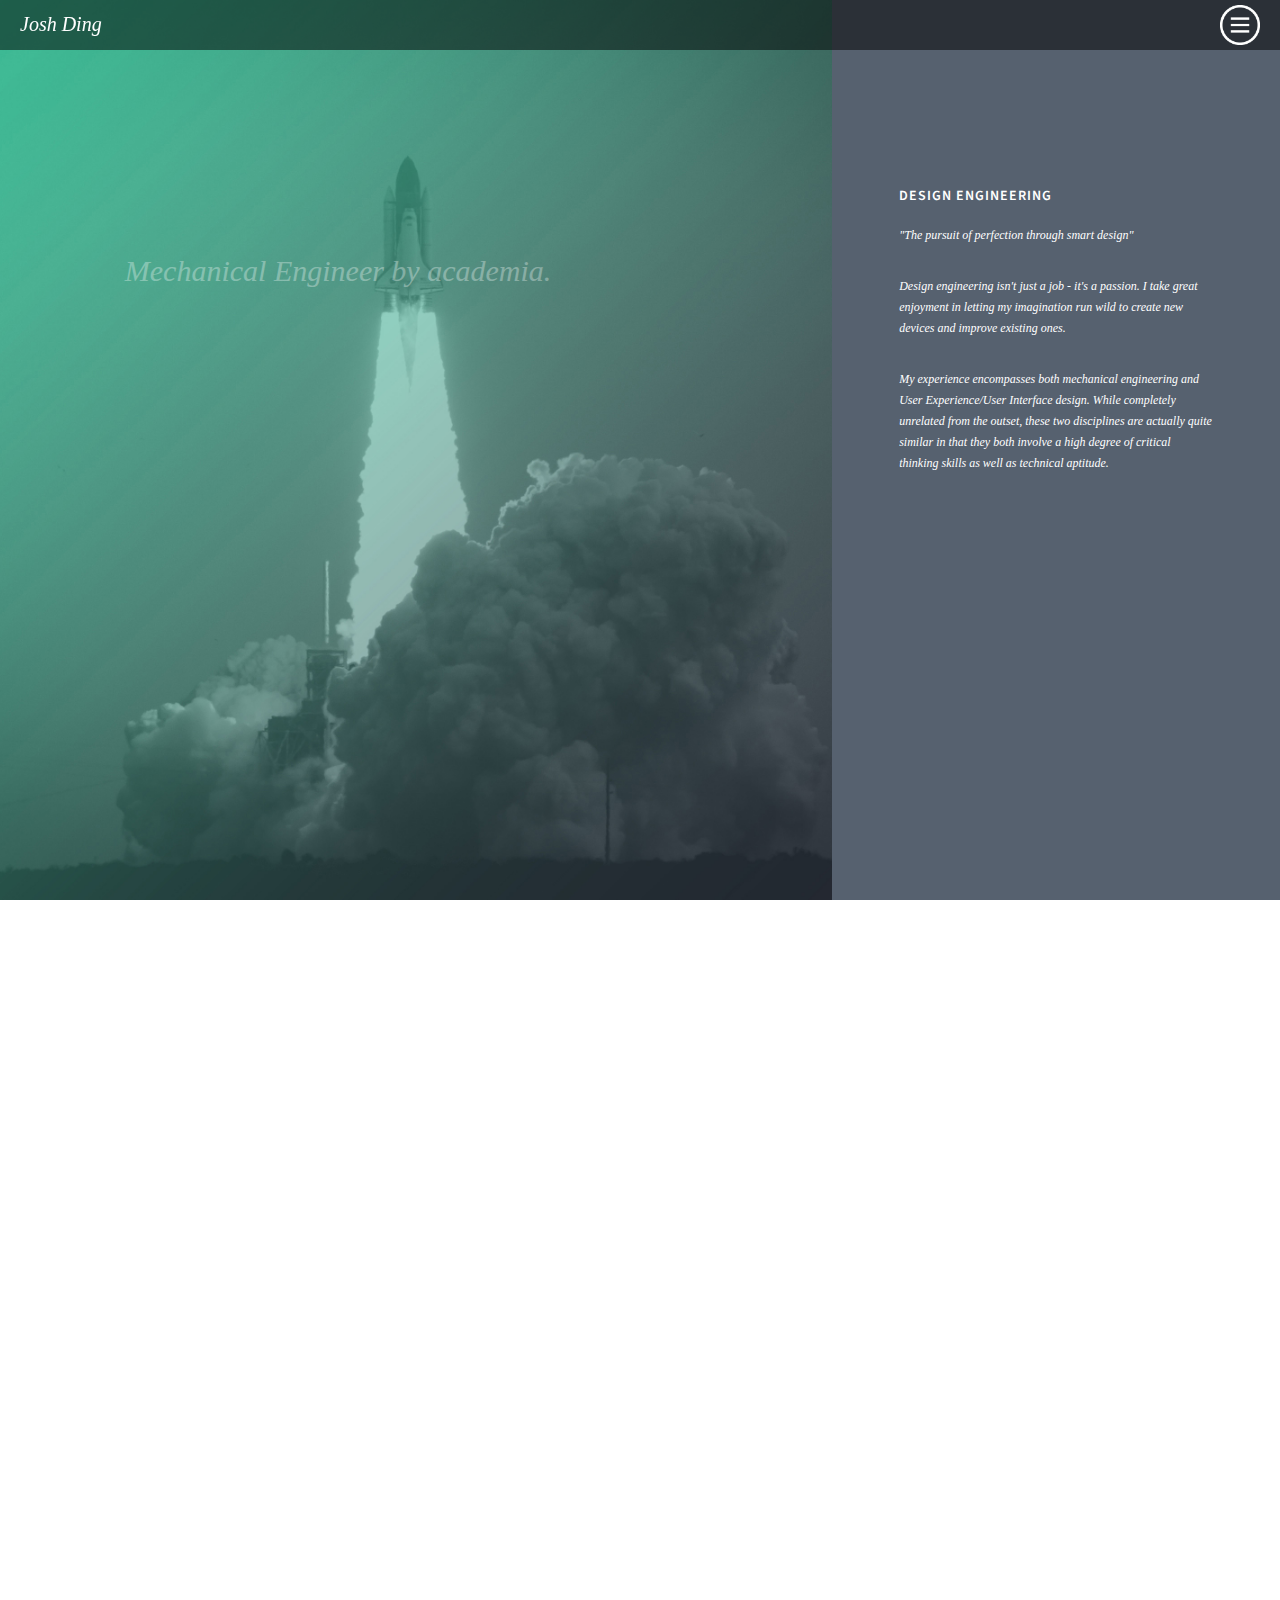
==== index.html @ 9771a77d "new site" ====
<!DOCTYPE html>
<html lang="en">
  <head>
    <meta charset="utf-8">
    <meta http-equiv="X-UA-Compatible" content="IE=edge">
    <meta name="viewport" content="width=device-width, initial-scale=1, user-scalable=no">
    <meta name="description" content="">
    <meta name="author" content="">
    <link rel="icon" href="assets/images/JDing_SiteLogo.jpg">

    <title>Josh Ding - Design Engineer</title>

    <!-- Bootstrap core CSS -->
    <link href="assets/css/joshding_base_custom.css" rel="stylesheet">
	<link href="assets/css/joshding_base_mob.css" rel="stylesheet">
	
	<!-- Custom styles for this template -->
	<link href="assets/css/bootstrap.min.custom.css" rel="stylesheet">
	
	<!--Font CSS-->
	<link href='http://fonts.googleapis.com/css?family=Montserrat:400,700' rel='stylesheet' type='text/css'>
	<link href='http://fonts.googleapis.com/css?family=Source+Sans+Pro:400,600' rel='stylesheet' type='text/css'>
	
    <!-- Just for debugging purposes. Don't actually copy these 2 lines! -->
    <!--[if lt IE 9]><script src="../../assets/js/ie8-responsive-file-warning.js"></script><![endif]-->
    <script src="assets/js/ie-emulation-modes-warning.js"></script>
	
    <!-- HTML5 shim and Respond.js for IE8 support of HTML5 elements and media queries -->
    <!--[if lt IE 9]>
      <script src="https://oss.maxcdn.com/html5shiv/3.7.2/html5shiv.min.js"></script>
      <script src="https://oss.maxcdn.com/respond/1.4.2/respond.min.js"></script>
    <![endif]-->
  </head>
<!-- NAVBAR
================================================== -->
				
	<body>
		<nav class="fixed-nav-bar">			
			<!--Mobile Navbar Elements-->
			<div class="navbar_left_alt">
				<p class="jd-name-header">Josh Ding</p>
			</div>
			<div class="navbar_right_alt">
				<a href="#" class="slideout-menu-toggle"><img class="menu_icon" src="assets/images/JD-MenuButton.png" height="40px" width="40px"></a>
			</div>
			<!--End Mobile Elements-->
		</nav>
				
		<div class="slideout-menu">
			<ul>
				<li><a href="#home">Home <i class="fa fa-angle-right"></i></a></li>
				<li><a href="#portfolio">Portfolio <i class="fa fa-angle-right"></i></a></li>
				<li><a href="https://www.linkedin.com/pub/joshua-ding/39/308/5aa">LinkedIn <i class="fa fa-angle-right"></i></a></li>
				<li><a href="https://twitter.com/jdinghds">Twitter <i class="fa fa-angle-right"></i></a></li>
				<li><a href="mailto:jhding2015@gmail.com">Contact <i class="fa fa-angle-right"></i></a></li>
			</ul>
		</div>

		<div id="body_container">
			<!--Desktop Intro Pane-->
			<div class="jd-intro-pane">
				<div class="jd-intro-pane-left" data-parralax="scroll" data-image-src="assets/images/SpaceShuttleLaunch.jpg">
					<div class="jd-intro-pane-left-container">
						<p class="fade1"><i>Mechanical Engineer by academia.<br></i></p>
						<p class="fade2"><i>Design Engineer by career.<br></i></p>
						<p class="fade3"><i>Lifelong Apprentice by choice.</i></p>
					</div>	
				</div>
				<div class="jd-intro-pane-right">
					<div class="jd-intro-pane-right-container">
						<h4 class="jd-lead-header">Design Engineering<h4>
						
						<p class="jd-lead-content">"The pursuit of perfection through smart design"</p>
						
						<p class="jd-lead-content">Design engineering isn't just a job - it's a passion. I take great enjoyment in letting my imagination run wild to create new devices and improve existing ones.</p>
						
						<p class="jd-lead-content">My experience encompasses both mechanical engineering and User Experience/User Interface design. While completely unrelated from the outset, these two disciplines are actually quite similar in that they both involve a high degree of critical thinking skills as well as technical aptitude.</p>
					</div>
				</div>
			</div>
			<!--/End Desktop Intro Pane-->
			
			<!--Mobile Intro Pane Content-->
			<div class="jd-mobile-intro-pane">
				<div class="container marketing">
					<div class="jd-intro-pane-content-driver">
						<p class="fade1"><i>Mechanical Engineer by academia.<br></i></p>
						<p class="fade2"><i>Design Engineer by career.<br></i></p>
						<p class="fade3"><i>Lifelong Apprentice by choice.</i></p>
					</div>
				</div>
			</div>
			
			<div class="jd-blue-gray-container">
				<div class="container marketing">
					<div class="row featurette">
						<div class="jd-lead-content-center-driver">
							<h4 class="jd-lead-header">Design Engineering<h4>
							
							<p class="jd-lead-content">"The pursuit of perfection through smart design"</p>
						
							<p class="jd-lead-content">Design engineering isn't just a job - it's a passion. I take great enjoyment in letting my imagination run wild to create new things and improve existing ones.</p>
						
							<p class="jd-lead-content">My experience encompasses both mechanical engineering and User Experience/User Interface design. While completely unrelated from the outset, these two disciplines are actually quite similar in that they both involve a high degree of critical thinking skills, creative problem solving abilities, as well as keen technical aptitude.</p>
						</div>	
					</div>
				</div>
			</div>
			<!--/End Mobile Intro Pane Content-->
			
			<div class="jd-site-portfolio" data-parallax="scroll" data-img-src="assets/images/JD-PortfolioCollage.jpg"><a name="portfolio"></a>
				<div class="container marketing">
					<div class="row featurette">
						<div class="col-md-4">
							<!--Empty Set for Positioning-->	
						</div>
						<div class="col-md-4">
							<div class="jd-center-driver">	
								<p class="jd-lead-content-lg">Interested in seeing what I do on a day to day basis?</p>
								<p class="page_text"><a href="./portfolio.html" class="button button_light">See my work</a></p>
							</div>
						</div>
						<div class="col-md-4">
							<!--Empty Set for Positioning-->
						</div>
					</div>
				</div>
			</div>
		
			<!--<p class="jd-lead-content">Designing an effective and efficient digital experience isn't just a job - it's a passion. I learned everything about UX design and web development on the job and in my own time. Being a designer and a coding junkie at the same time has its perks - I get to take designs from basic hand-drawn wireframes to functional prototypes in just a few hours. The ability to execute my creative vision has to be the sweetest part of the job.</p>
			<p class="jd-lead-content">I take basic principles learned in engineering and apply them to UX design as well. Although the two disciplines may seem completely unrelated, they both involve a large degree of critical thinking and creative problem solving.</p>-->
		
		</div>	
    <!-- Bootstrap core JavaScript
    ================================================== -->
    <!-- Placed at the end of the document so the pages load faster -->
    <script src="assets/js/jquery-1.11.2.min.js"></script>
	<script src="assets/js/joshding_base_custom.js"></script>
    <script src="assets/js/docs.min.js"></script>
	<script src="assets/js/jquery.backstretch.min.js"></script>
	<script src="assets/js/parallax.min.js"></script>
	
	<script type="text/javascript">

	</script>
	
	<script>
		$(".jd-intro-pane-left").parallax({imageSrc: "assets/images/SpaceShuttleLaunch.jpg"});
	
		$(".jd-site-portfolio").parallax({imageSrc: "assets/images/JD-PortfolioCollage.jpg"});
		
		$(".jd-mobile-intro-pane").backstretch("assets/images/SpaceShuttleLaunch.jpg");
		$(".jd-intro-pane-left").backstretch("assets/images/SpaceShuttleLaunch.jpg");
		//$(".jd-site-portfolio").backstretch("assets/images/JD-PortfolioCollage.jpg");
	</script>
	
    <!-- IE10 viewport hack for Surface/desktop Windows 8 bug -->
    <script src="assets/js/ie10-viewport-bug-workaround.js"></script>
  </body>
</html>
---- assets/css/joshding_base_custom.css ----
/*Global Custom CSS*/

html {
	font-family: sans-serif;
	-webkit-text-size-adjust: 100%;
	-ms-text-size-adjust: 100%;
}
body {
	margin: 0;
	font-family: 'Montserrat', sans-serif;
	line-height: 1.42857143;
	color: #333;
	background-color: #fff;
}

* {
	-webkit-box-sizing: border-box;
	-moz-box-sizing: border-box;
	box-sizing: border-box; 
}


/*Nav Elements CSS*/
.fixed-nav-bar {
	position: fixed;
	top: 0;
	left: 0;
	z-index: 9999;
	width: 100%;
	height: 50px;
	background:rgba(0,0,0,0.5)
}

img .menu_icon{
	padding:0px;
	margin:5px 0px 0px 0px;
}

@media (min-width:768px){
	.navbar_left_alt{
		width:120px;
		float:left;
		margin:10px 0px 0px 20px;
	}	
}

.navbar_right_alt{
	width:50px;
	float:right;
	margin:5px 10px 0 0;
	position:relative;
}

.jd-name-header{
	font-family: Georgia, serif;
	color:#FFFFFF;
	font-size:20px;
	font-weight:500;
	font-style:italic;
}

/*Slideout Menu CSS*/
.slideout-menu {
	position: fixed;
	top: 0;
	left: -250px;
	width: 250px;
	height: 100%;
	background: rgba(0, 0, 0, 0.8);
	padding-top:20px;
	z-index: 10000;
}

.slideout-menu h3 {
	position: relative;
	padding: 12px 10px;
	color: #fff;
	font-size: 1.2em;
	font-weight: 400;
	/*border-bottom: 4px solid #222;*/
}

.slideout-menu .slideout-menu-toggle {
	position: absolute;
	top: 12px;
	right: 10px;
	display: inline-block;
	padding: 6px 9px 5px;
	font-family: 'Source Sans Pro', sans-serif;
	font-weight: bold;
	line-height: 1;
	background: #222;
	color: #999;
	text-decoration: none;
	vertical-align: top;
}

.slideout-menu .slideout-menu-toggle:hover {
	color: #fff;
}

.slideout-menu ul {
	list-style: none;
	font-weight: 300;
	font-size:20px;
	/*border-top: 1px solid #151515;
	border-bottom: 1px solid #454545;*/
	margin-left:-35px;
}

/*.slideout-menu ul li {
	border-top: 1px solid #454545;
	border-bottom: 1px solid #151515;
}*/

.slideout-menu ul li a {
	position: relative;
	display: block;
	padding: 10px;
	color: #FFFFFF;
	text-decoration: none;
}

.slideout-menu ul li a:hover {
	background: #000;
	color: #fff;
}

.slideout-menu ul li a i {
	position: absolute;
	top: 15px;
	right: 10px;
	opacity: .5;
}

/*Additional Bootstrap CSS*/

.marketing .col-lg-4 {
  margin-top: 50px;
  margin-bottom: 20px;
  text-align: center;
}
.marketing h2 {
  font-weight: normal;
}
.marketing .col-lg-4 p {
  margin-right: 10px;
  margin-left: 10px;
}

	
/*Body Container CSS*/
#body_container{
	width:100%;
	height:100%;
}


/*Body Elements CSS*/

@media (min-width:768px){
	.jd-intro-pane{
		width:100%;
		height:100vh;
	}

	.jd-intro-pane-left{
		width:65%;
		float:left;
		min-height:100vh;
		padding-right:0px;
		margin-right:0px;
	}

	.jd-intro-pane-left-container{
		width:70%;
		margin:30% 15% 0 15%;
		font-size:30px;
		font-family: Georgia, serif;
		color:#FFFFFF;
		font-weight:500;
	}

	.jd-intro-pane-right{
		width:35%;
		float:right;
		height:100vh;
		background:#56616F;
	}

	.jd-intro-pane-right-container{
		width:70%;
		float:left;
		margin:40% 15% 0 15%;
		font-size:30px;
		font-family: Georgia, serif;
		color:#FFFFFF;
		font-weight:600;
		overflow:hidden;
	}
	
	.jd-blue-gray-container{
		display:none;
	}
	
	.jd-mobile-intro-pane{
		display:none;
	}
}

.fade1, .fade2, .fade3{
	display:none;
}

h4.jd-lead-header{
	font-family: 'Source Sans Pro', sans-serif;
	text-transform:uppercase;
	font-weight:600;
	font-size:14px;
	letter-spacing:1px;
}

p.jd-lead-content{
	padding:10px 0 10px 0;
	font-size:12px;
	line-height:1.75em;
	font-style:italic;
}

.jd-site-portfolio{
	width:100%;
	height:100vh;
	padding-top:100px;
}

.jd-site-workplaces{
	background:#ccc;
	width:100%;
	margin-top:-100px;
	margin-bottom:0px;
	padding-bottom:50px;
	border-bottom:1px solid #617186;
}

.jd-lead-content-lg{
	font-family: 'Source Sans Pro', sans-serif;
	font-size:24px;
	font-weight:600;
	padding:10px 0 10px 0;
	color:#FFFFFF;
	line-height:1.75em;
}

.jd-center-driver{
	width:100%;
	margin-top:20vh;
	text-align:center;
}

@media (min-width:768px){
	.jd-portfolio-intro-pane{
		width:100%;
		min-height:65vh;
	}
}

.jd-portfolio-intro-pane-content-driver{
	width:70%;
	margin:20% 15% 0 15%;
	font-size:30px;
	font-family: Georgia, serif;
	color:#FFFFFF;
	font-weight:500;
}

.jd-portfolio-content-container{
	width:100%;
	height:100%;
	padding:75px 0 75px 0;
	color:#505050;
	background-color:#ccc;
	border-bottom:1px solid;
	border-color:#808080;
}

.jd-portfolio-header{
	font-family:'Source Sans Pro', sans-serif;
	text-transform:uppercase;
	font-weight:600;
	font-size:20px;
	letter-spacing:1px;
	color:#000000
}

.jd-portfolio-subheader{
	font-family: Georgia, serif;
	font-size:16px;
	font-style:italic;
	padding-bottom:10px;
	border-bottom:1px solid;
}

.jd-portfolio-content{
	margin:20px 0 20px 0;
	font-family: Georgia, serif;
	font-size:12px;
	font-style:italic;
	padding-bottom:10px;
	line-height:1.75em;
}

.page_text{
	margin-bottom:75px;
}

/*Custom Button*/
.button_light {
   border: 3px solid #FFFFFF;
   padding: 10.5px 21px;
   -webkit-border-radius: 6px;
   -moz-border-radius: 6px;
   border-radius: 6px;
   -webkit-box-shadow: rgba(255,255,255,0.4) 0 0px 0, inset rgba(255,255,255,0.4) 0 0px 0;
   -moz-box-shadow: rgba(255,255,255,0.4) 0 0px 0, inset rgba(255,255,255,0.4) 0 0px 0;
   box-shadow: rgba(255,255,255,0.4) 0 0px 0, inset rgba(255,255,255,0.4) 0 0px 0;
   color: #FFFFFF;
   font-size: 20px;
   font-family: inherit, sans-serif;
   text-decoration: none;
   vertical-align: middle;
   }
   
.button_dark {
   border: 3px solid #0E1522;
   padding: 10.5px 21px;
   -webkit-border-radius: 6px;
   -moz-border-radius: 6px;
   border-radius: 6px;
   -webkit-box-shadow: rgba(255,255,255,0.4) 0 0px 0, inset rgba(255,255,255,0.4) 0 0px 0;
   -moz-box-shadow: rgba(255,255,255,0.4) 0 0px 0, inset rgba(255,255,255,0.4) 0 0px 0;
   box-shadow: rgba(255,255,255,0.4) 0 0px 0, inset rgba(255,255,255,0.4) 0 0px 0;
   color: #0E1522;
   font-size: 20px;
   font-family: inherit, sans-serif;
   text-decoration: none;
   vertical-align: middle;
   }
 
.button_gray {
   border: 3px solid #707070;
   padding: 10.5px 21px;
   -webkit-border-radius: 6px;
   -moz-border-radius: 6px;
   border-radius: 6px;
   -webkit-box-shadow: rgba(255,255,255,0.4) 0 0px 0, inset rgba(255,255,255,0.4) 0 0px 0;
   -moz-box-shadow: rgba(255,255,255,0.4) 0 0px 0, inset rgba(255,255,255,0.4) 0 0px 0;
   box-shadow: rgba(255,255,255,0.4) 0 0px 0, inset rgba(255,255,255,0.4) 0 0px 0;
   color: #707070;
   font-size: 14px;
   font-family: inherit, sans-serif;
   text-decoration: none;
   vertical-align: middle;
   }
 
.button:hover {
   border: 3px solid #21ce9a;
   color: #21ce9a;
   }
.button:active {
   border: 3px solid #21ce9a;
   color: #21ce9a;
   }
.button:focus{
   border: 3px solid #21ce9a;
   color: #21ce9a;
   text-decoration:none;
   } 
   
a.button:hover{
	text-decoration:none;
}
---- assets/css/joshding_base_mob.css ----
@media (max-width:768px){
	.fixed-nav-bar {
		position: fixed;
		top: 0;
		left: 0;
		z-index: 9999;
		width: 100%;
		height: 50px;
		background:rgba(0,0,0,0.5)
	}
	
	.jd-intro-pane{
		display:none;
	}

	.jd-mobile-intro-pane{
		width:100%;
		height:100vh;
	}
	
	.jd-blue-gray-container{
		width:100%;
		height:100%;
		background-color:#56616F;
	}
	
	.navbar_left_alt{
		position:absolute;
		width:120px;
		float:left;
		margin:10px 0px 0px 20px;
	}
	
	.jd-portfolio-intro-pane{
		width:100%;
		min-height:100vh;
	}
}

.jd-intro-pane-content-driver{
	width:70%;
	margin:30% 15% 0 15%;
	font-size:30px;
	font-family: Georgia, serif;
	color:#FFFFFF;
	font-weight:500;
}

.jd-lead-content-center-driver{
	color:#FFFFFF;
	font-family: Georgia, serif;
	margin: 150px 10% 150px 10%;
}

h4.jd-lead-header{
	font-family: 'Source Sans Pro', sans-serif;
	text-transform:uppercase;
	font-weight:600;
	font-size:14px;
	letter-spacing:1px;
}

p.jd-lead-content{
	padding:10px 0 10px 0;
	font-size:12px;
	line-height:1.75em;
	font-style:italic;
}
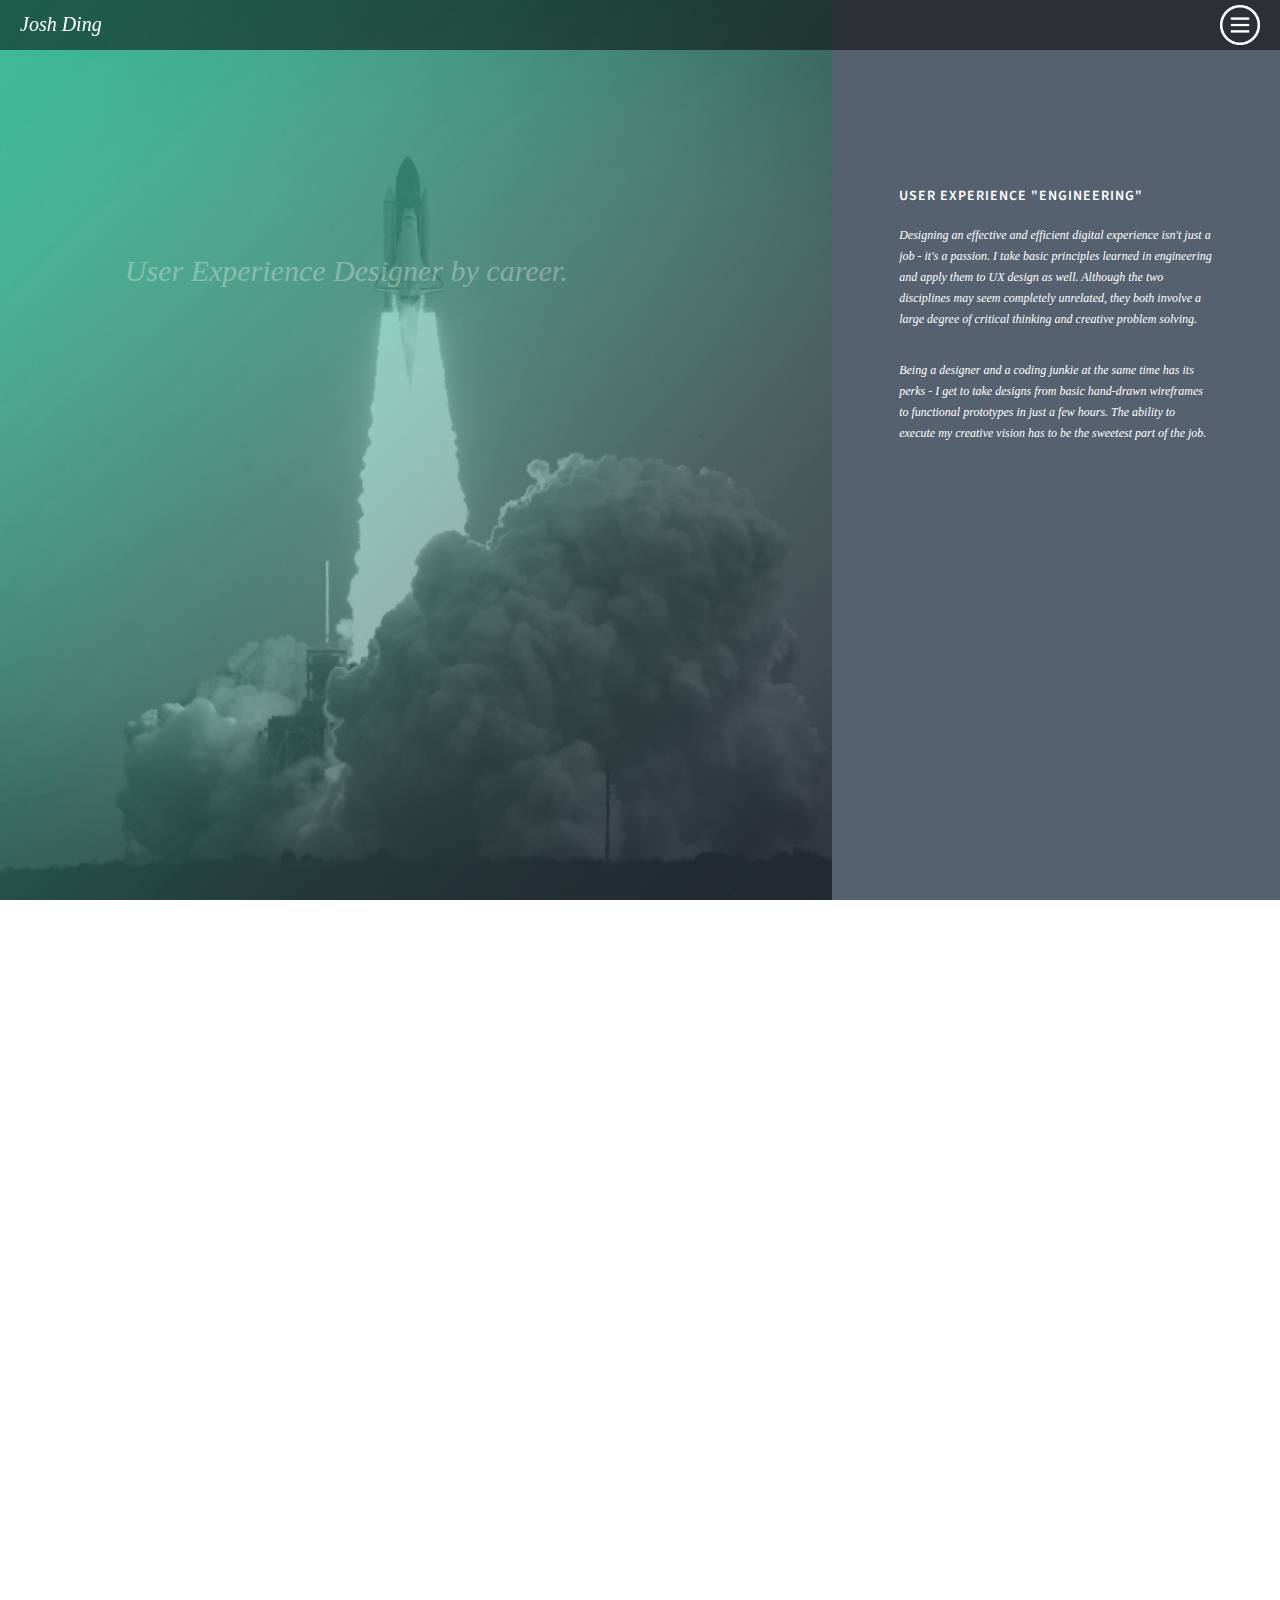
==== commit d72ca6d2: "Revert "new site"" ====
--- a/index.html
+++ b/index.html
@@ -3,12 +3,12 @@
   <head>
     <meta charset="utf-8">
     <meta http-equiv="X-UA-Compatible" content="IE=edge">
-    <meta name="viewport" content="width=device-width, initial-scale=1, user-scalable=no">
+    <meta name="viewport" content="width=device-width, initial-scale=1">
     <meta name="description" content="">
     <meta name="author" content="">
     <link rel="icon" href="assets/images/JDing_SiteLogo.jpg">
 
-    <title>Josh Ding - Design Engineer</title>
+    <title>Josh Ding - User Experience Engineer</title>
 
     <!-- Bootstrap core CSS -->
     <link href="assets/css/joshding_base_custom.css" rel="stylesheet">
@@ -61,20 +61,17 @@
 			<div class="jd-intro-pane">
 				<div class="jd-intro-pane-left" data-parralax="scroll" data-image-src="assets/images/SpaceShuttleLaunch.jpg">
 					<div class="jd-intro-pane-left-container">
-						<p class="fade1"><i>Mechanical Engineer by academia.<br></i></p>
-						<p class="fade2"><i>Design Engineer by career.<br></i></p>
+						<p class="fade1"><i>User Experience Designer by career.<br></i></p>
+						<p class="fade2"><i>Mechanical Engineer by academia.<br></i></p>
 						<p class="fade3"><i>Lifelong Apprentice by choice.</i></p>
 					</div>	
 				</div>
 				<div class="jd-intro-pane-right">
 					<div class="jd-intro-pane-right-container">
-						<h4 class="jd-lead-header">Design Engineering<h4>
+						<h4 class="jd-lead-header">User Experience "Engineering"<h4>
+						<p class="jd-lead-content">Designing an effective and efficient digital experience isn't just a job - it's a passion. I take basic principles learned in engineering and apply them to UX design as well. Although the two disciplines may seem completely unrelated, they both involve a large degree of critical thinking and creative problem solving.</p>
 						
-						<p class="jd-lead-content">"The pursuit of perfection through smart design"</p>
-						
-						<p class="jd-lead-content">Design engineering isn't just a job - it's a passion. I take great enjoyment in letting my imagination run wild to create new devices and improve existing ones.</p>
-						
-						<p class="jd-lead-content">My experience encompasses both mechanical engineering and User Experience/User Interface design. While completely unrelated from the outset, these two disciplines are actually quite similar in that they both involve a high degree of critical thinking skills as well as technical aptitude.</p>
+						<p class="jd-lead-content">Being a designer and a coding junkie at the same time has its perks - I get to take designs from basic hand-drawn wireframes to functional prototypes in just a few hours. The ability to execute my creative vision has to be the sweetest part of the job.</p>
 					</div>
 				</div>
 			</div>
@@ -84,8 +81,8 @@
 			<div class="jd-mobile-intro-pane">
 				<div class="container marketing">
 					<div class="jd-intro-pane-content-driver">
-						<p class="fade1"><i>Mechanical Engineer by academia.<br></i></p>
-						<p class="fade2"><i>Design Engineer by career.<br></i></p>
+						<p class="fade1"><i>User Experience Designer by career.<br></i></p>
+						<p class="fade2"><i>Mechanical Engineer by academia.<br></i></p>
 						<p class="fade3"><i>Lifelong Apprentice by choice.</i></p>
 					</div>
 				</div>
@@ -95,13 +92,10 @@
 				<div class="container marketing">
 					<div class="row featurette">
 						<div class="jd-lead-content-center-driver">
-							<h4 class="jd-lead-header">Design Engineering<h4>
+							<h4 class="jd-lead-header">User Experience "Engineering"<h4>
+							<p class="jd-lead-content">Designing an effective and efficient digital experience isn't just a job - it's a passion. I take basic principles learned in engineering and apply them to UX design as well. Although the two disciplines may seem completely unrelated, they both involve a large degree of critical thinking and creative problem solving.</p>
 							
-							<p class="jd-lead-content">"The pursuit of perfection through smart design"</p>
-						
-							<p class="jd-lead-content">Design engineering isn't just a job - it's a passion. I take great enjoyment in letting my imagination run wild to create new things and improve existing ones.</p>
-						
-							<p class="jd-lead-content">My experience encompasses both mechanical engineering and User Experience/User Interface design. While completely unrelated from the outset, these two disciplines are actually quite similar in that they both involve a high degree of critical thinking skills, creative problem solving abilities, as well as keen technical aptitude.</p>
+							<p class="jd-lead-content">Being a designer and a coding junkie at the same time has its perks - I get to take designs from basic hand-drawn wireframes to functional prototypes in just a few hours. The ability to execute my creative vision has to be the sweetest part of the job.</p>
 						</div>	
 					</div>
 				</div>
@@ -145,11 +139,11 @@
 	</script>
 	
 	<script>
-		$(".jd-intro-pane-left").parallax({imageSrc: "assets/images/SpaceShuttleLaunch.jpg"});
+		$(".jd-intro-pane-left").parallax({imageSrc: "https://sites.google.com/site/heyitsjoshcms/image/SpaceShuttleLaunch_LoRes.jpg"});
 	
 		$(".jd-site-portfolio").parallax({imageSrc: "assets/images/JD-PortfolioCollage.jpg"});
 		
-		$(".jd-mobile-intro-pane").backstretch("assets/images/SpaceShuttleLaunch.jpg");
+		$(".jd-mobile-intro-pane").backstretch("https://sites.google.com/site/heyitsjoshcms/image/SpaceShuttleLaunch_LoRes.jpg");
 		$(".jd-intro-pane-left").backstretch("assets/images/SpaceShuttleLaunch.jpg");
 		//$(".jd-site-portfolio").backstretch("assets/images/JD-PortfolioCollage.jpg");
 	</script>
--- a/assets/css/joshding_base_custom.css
+++ b/assets/css/joshding_base_custom.css
@@ -231,15 +231,6 @@
 	width:100%;
 	height:100vh;
 	padding-top:100px;
-}
-
-.jd-site-workplaces{
-	background:#ccc;
-	width:100%;
-	margin-top:-100px;
-	margin-bottom:0px;
-	padding-bottom:50px;
-	border-bottom:1px solid #617186;
 }
 
 .jd-lead-content-lg{
@@ -378,4 +369,4 @@
    
 a.button:hover{
 	text-decoration:none;
-}   	+}   	
--- a/assets/css/joshding_base_mob.css
+++ b/assets/css/joshding_base_mob.css
@@ -65,4 +65,4 @@
 	font-size:12px;
 	line-height:1.75em;
 	font-style:italic;
-}+}
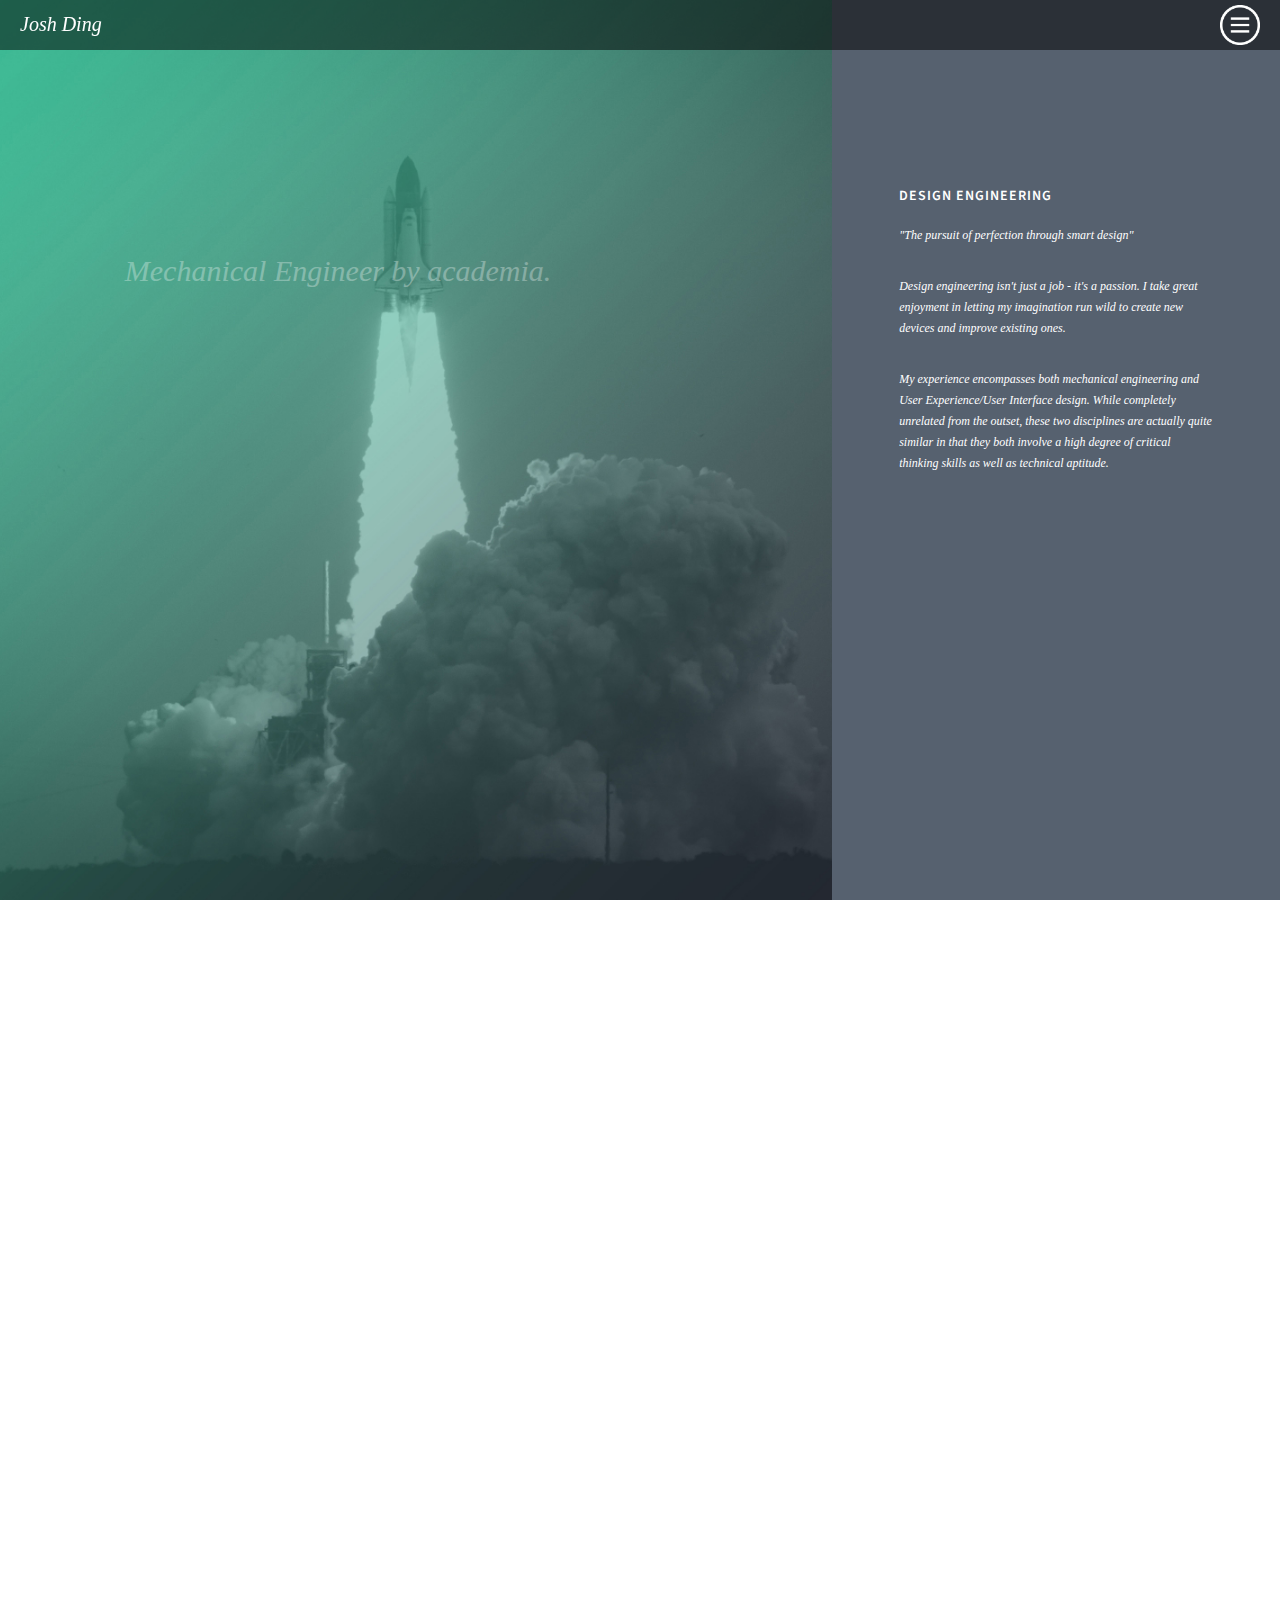
==== commit 073cfaa4: "2015 site" ====
--- a/index.html
+++ b/index.html
@@ -3,12 +3,12 @@
   <head>
     <meta charset="utf-8">
     <meta http-equiv="X-UA-Compatible" content="IE=edge">
-    <meta name="viewport" content="width=device-width, initial-scale=1">
+    <meta name="viewport" content="width=device-width, initial-scale=1, user-scalable=no">
     <meta name="description" content="">
     <meta name="author" content="">
     <link rel="icon" href="assets/images/JDing_SiteLogo.jpg">
 
-    <title>Josh Ding - User Experience Engineer</title>
+    <title>Josh Ding - Design Engineer</title>
 
     <!-- Bootstrap core CSS -->
     <link href="assets/css/joshding_base_custom.css" rel="stylesheet">
@@ -61,17 +61,20 @@
 			<div class="jd-intro-pane">
 				<div class="jd-intro-pane-left" data-parralax="scroll" data-image-src="assets/images/SpaceShuttleLaunch.jpg">
 					<div class="jd-intro-pane-left-container">
-						<p class="fade1"><i>User Experience Designer by career.<br></i></p>
-						<p class="fade2"><i>Mechanical Engineer by academia.<br></i></p>
+						<p class="fade1"><i>Mechanical Engineer by academia.<br></i></p>
+						<p class="fade2"><i>Design Engineer by career.<br></i></p>
 						<p class="fade3"><i>Lifelong Apprentice by choice.</i></p>
 					</div>	
 				</div>
 				<div class="jd-intro-pane-right">
 					<div class="jd-intro-pane-right-container">
-						<h4 class="jd-lead-header">User Experience "Engineering"<h4>
-						<p class="jd-lead-content">Designing an effective and efficient digital experience isn't just a job - it's a passion. I take basic principles learned in engineering and apply them to UX design as well. Although the two disciplines may seem completely unrelated, they both involve a large degree of critical thinking and creative problem solving.</p>
+						<h4 class="jd-lead-header">Design Engineering<h4>
 						
-						<p class="jd-lead-content">Being a designer and a coding junkie at the same time has its perks - I get to take designs from basic hand-drawn wireframes to functional prototypes in just a few hours. The ability to execute my creative vision has to be the sweetest part of the job.</p>
+						<p class="jd-lead-content">"The pursuit of perfection through smart design"</p>
+						
+						<p class="jd-lead-content">Design engineering isn't just a job - it's a passion. I take great enjoyment in letting my imagination run wild to create new devices and improve existing ones.</p>
+						
+						<p class="jd-lead-content">My experience encompasses both mechanical engineering and User Experience/User Interface design. While completely unrelated from the outset, these two disciplines are actually quite similar in that they both involve a high degree of critical thinking skills as well as technical aptitude.</p>
 					</div>
 				</div>
 			</div>
@@ -81,8 +84,8 @@
 			<div class="jd-mobile-intro-pane">
 				<div class="container marketing">
 					<div class="jd-intro-pane-content-driver">
-						<p class="fade1"><i>User Experience Designer by career.<br></i></p>
-						<p class="fade2"><i>Mechanical Engineer by academia.<br></i></p>
+						<p class="fade1"><i>Mechanical Engineer by academia.<br></i></p>
+						<p class="fade2"><i>Design Engineer by career.<br></i></p>
 						<p class="fade3"><i>Lifelong Apprentice by choice.</i></p>
 					</div>
 				</div>
@@ -92,10 +95,13 @@
 				<div class="container marketing">
 					<div class="row featurette">
 						<div class="jd-lead-content-center-driver">
-							<h4 class="jd-lead-header">User Experience "Engineering"<h4>
-							<p class="jd-lead-content">Designing an effective and efficient digital experience isn't just a job - it's a passion. I take basic principles learned in engineering and apply them to UX design as well. Although the two disciplines may seem completely unrelated, they both involve a large degree of critical thinking and creative problem solving.</p>
+							<h4 class="jd-lead-header">Design Engineering<h4>
 							
-							<p class="jd-lead-content">Being a designer and a coding junkie at the same time has its perks - I get to take designs from basic hand-drawn wireframes to functional prototypes in just a few hours. The ability to execute my creative vision has to be the sweetest part of the job.</p>
+							<p class="jd-lead-content">"The pursuit of perfection through smart design"</p>
+						
+							<p class="jd-lead-content">Design engineering isn't just a job - it's a passion. I take great enjoyment in letting my imagination run wild to create new things and improve existing ones.</p>
+						
+							<p class="jd-lead-content">My experience encompasses both mechanical engineering and User Experience/User Interface design. While completely unrelated from the outset, these two disciplines are actually quite similar in that they both involve a high degree of critical thinking skills, creative problem solving abilities, as well as keen technical aptitude.</p>
 						</div>	
 					</div>
 				</div>
@@ -139,11 +145,11 @@
 	</script>
 	
 	<script>
-		$(".jd-intro-pane-left").parallax({imageSrc: "https://sites.google.com/site/heyitsjoshcms/image/SpaceShuttleLaunch_LoRes.jpg"});
+		$(".jd-intro-pane-left").parallax({imageSrc: "assets/images/SpaceShuttleLaunch.jpg"});
 	
 		$(".jd-site-portfolio").parallax({imageSrc: "assets/images/JD-PortfolioCollage.jpg"});
 		
-		$(".jd-mobile-intro-pane").backstretch("https://sites.google.com/site/heyitsjoshcms/image/SpaceShuttleLaunch_LoRes.jpg");
+		$(".jd-mobile-intro-pane").backstretch("assets/images/SpaceShuttleLaunch.jpg");
 		$(".jd-intro-pane-left").backstretch("assets/images/SpaceShuttleLaunch.jpg");
 		//$(".jd-site-portfolio").backstretch("assets/images/JD-PortfolioCollage.jpg");
 	</script>
--- a/assets/css/joshding_base_custom.css
+++ b/assets/css/joshding_base_custom.css
@@ -231,6 +231,15 @@
 	width:100%;
 	height:100vh;
 	padding-top:100px;
+}
+
+.jd-site-workplaces{
+	background:#ccc;
+	width:100%;
+	margin-top:-100px;
+	margin-bottom:0px;
+	padding-bottom:50px;
+	border-bottom:1px solid #617186;
 }
 
 .jd-lead-content-lg{
@@ -369,4 +378,4 @@
    
 a.button:hover{
 	text-decoration:none;
-}   	
+}   	--- a/assets/css/joshding_base_mob.css
+++ b/assets/css/joshding_base_mob.css
@@ -65,4 +65,4 @@
 	font-size:12px;
 	line-height:1.75em;
 	font-style:italic;
-}
+}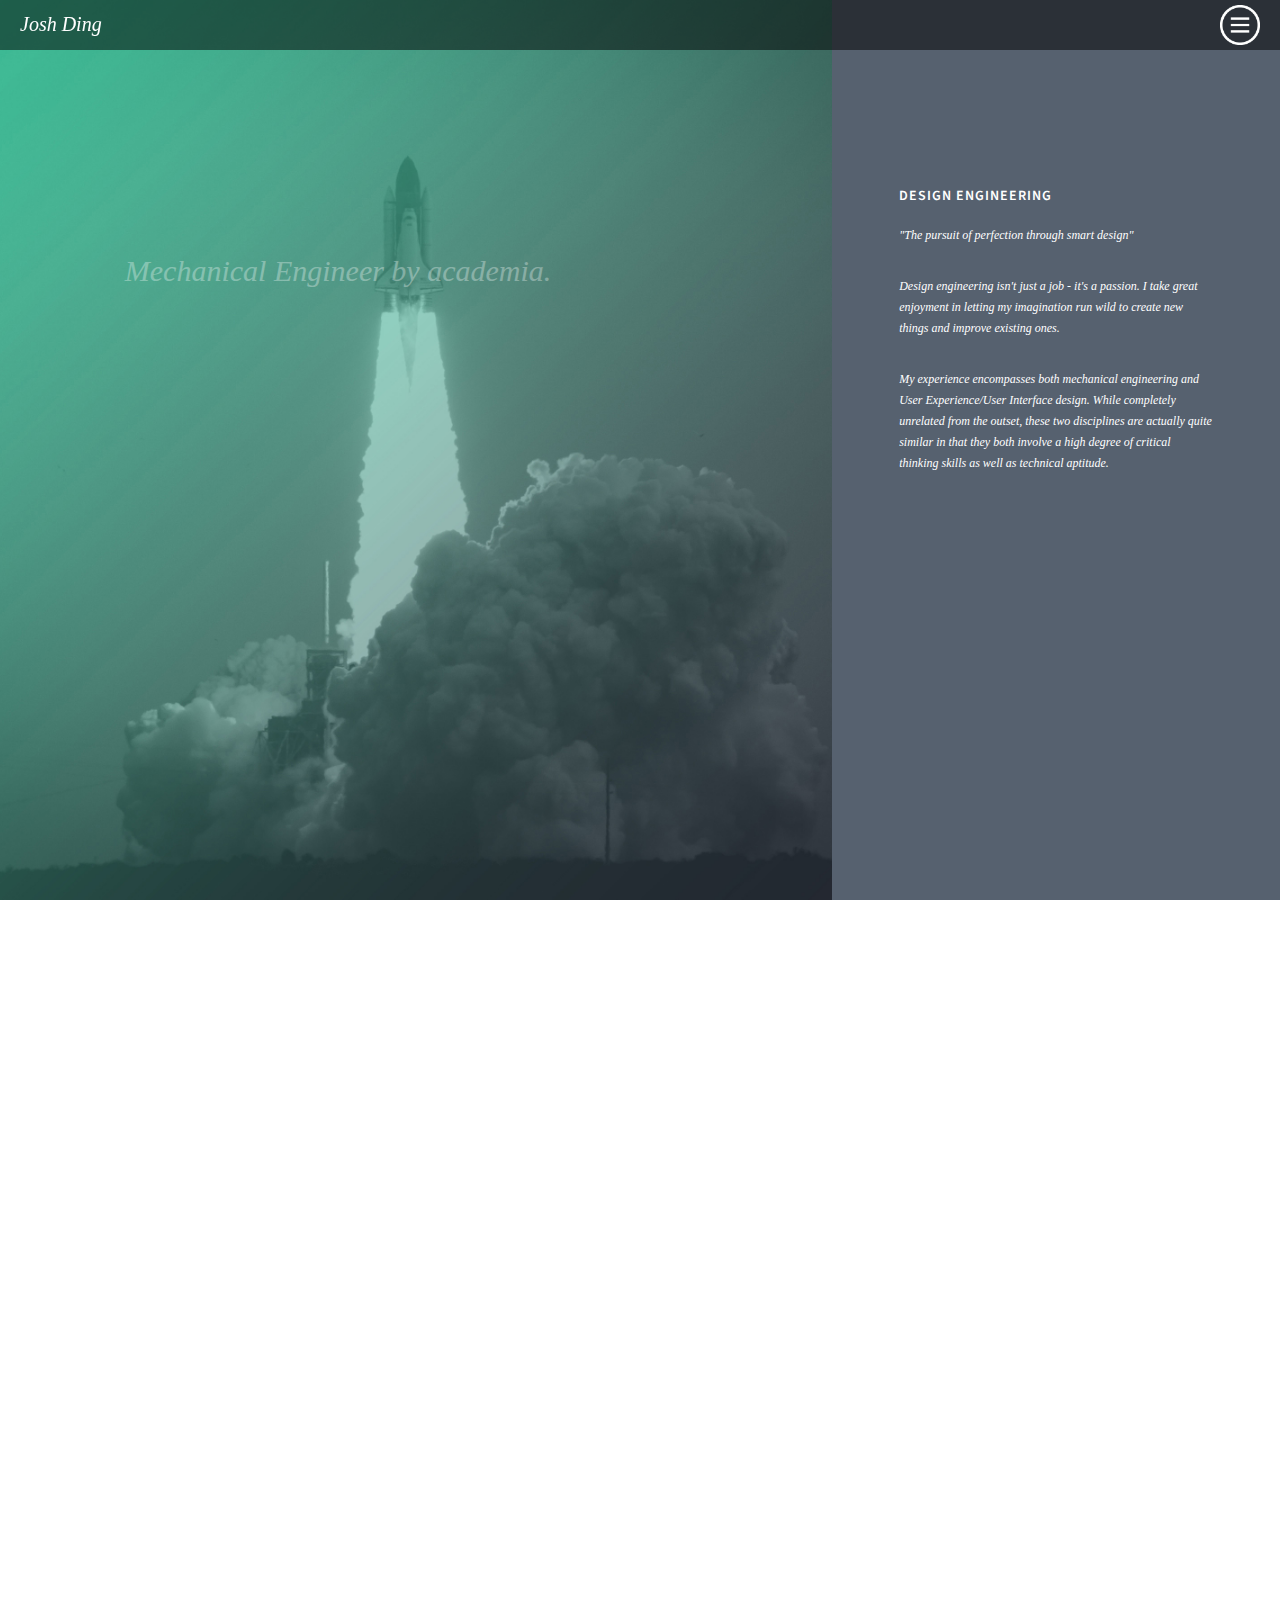
==== commit 87c135fc: "Update index.html" ====
--- a/index.html
+++ b/index.html
@@ -72,7 +72,7 @@
 						
 						<p class="jd-lead-content">"The pursuit of perfection through smart design"</p>
 						
-						<p class="jd-lead-content">Design engineering isn't just a job - it's a passion. I take great enjoyment in letting my imagination run wild to create new devices and improve existing ones.</p>
+						<p class="jd-lead-content">Design engineering isn't just a job - it's a passion. I take great enjoyment in letting my imagination run wild to create new things and improve existing ones.</p>
 						
 						<p class="jd-lead-content">My experience encompasses both mechanical engineering and User Experience/User Interface design. While completely unrelated from the outset, these two disciplines are actually quite similar in that they both involve a high degree of critical thinking skills as well as technical aptitude.</p>
 					</div>
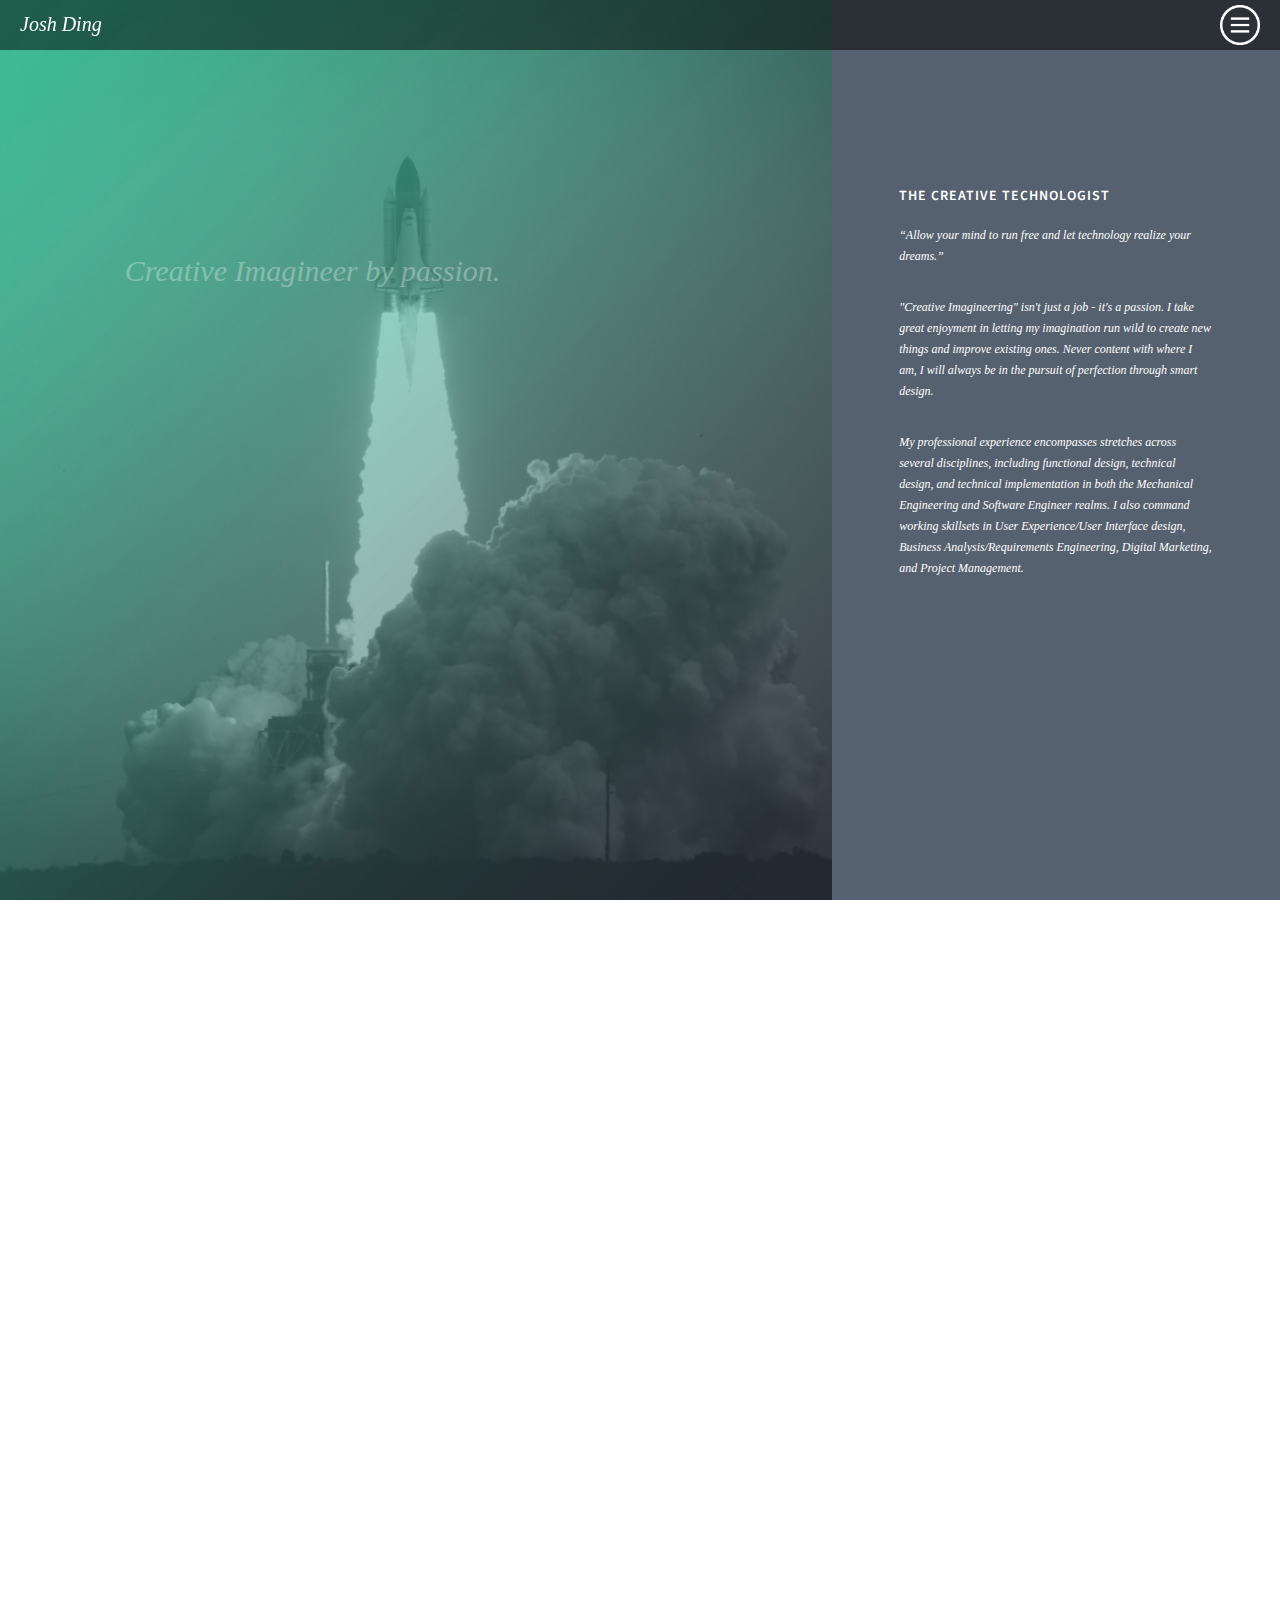
==== commit fddf8c05: "2017 Rebrand" ====
--- a/index.html
+++ b/index.html
@@ -49,7 +49,7 @@
 		<div class="slideout-menu">
 			<ul>
 				<li><a href="#home">Home <i class="fa fa-angle-right"></i></a></li>
-				<li><a href="#portfolio">Portfolio <i class="fa fa-angle-right"></i></a></li>
+				<li><a href="./portfolio.html">Portfolio <i class="fa fa-angle-right"></i></a></li>
 				<li><a href="https://www.linkedin.com/pub/joshua-ding/39/308/5aa">LinkedIn <i class="fa fa-angle-right"></i></a></li>
 				<li><a href="https://twitter.com/jdinghds">Twitter <i class="fa fa-angle-right"></i></a></li>
 				<li><a href="mailto:jhding2015@gmail.com">Contact <i class="fa fa-angle-right"></i></a></li>
@@ -61,20 +61,20 @@
 			<div class="jd-intro-pane">
 				<div class="jd-intro-pane-left" data-parralax="scroll" data-image-src="assets/images/SpaceShuttleLaunch.jpg">
 					<div class="jd-intro-pane-left-container">
-						<p class="fade1"><i>Mechanical Engineer by academia.<br></i></p>
-						<p class="fade2"><i>Design Engineer by career.<br></i></p>
+						<p class="fade1"><i>Creative Imagineer by passion.<br></i></p>
+						<p class="fade2"><i>Engineering Technologist by career.<br></i></p>
 						<p class="fade3"><i>Lifelong Apprentice by choice.</i></p>
 					</div>	
 				</div>
 				<div class="jd-intro-pane-right">
 					<div class="jd-intro-pane-right-container">
-						<h4 class="jd-lead-header">Design Engineering<h4>
+						<h4 class="jd-lead-header">The Creative Technologist<h4>
 						
-						<p class="jd-lead-content">"The pursuit of perfection through smart design"</p>
+						<p class="jd-lead-content">“Allow your mind to run free and let technology realize your dreams.”</p>
 						
-						<p class="jd-lead-content">Design engineering isn't just a job - it's a passion. I take great enjoyment in letting my imagination run wild to create new things and improve existing ones.</p>
+						<p class="jd-lead-content">"Creative Imagineering" isn't just a job - it's a passion. I take great enjoyment in letting my imagination run wild to create new things and improve existing ones. Never content with where I am, I will always be in the pursuit of perfection through smart design.</p>
 						
-						<p class="jd-lead-content">My experience encompasses both mechanical engineering and User Experience/User Interface design. While completely unrelated from the outset, these two disciplines are actually quite similar in that they both involve a high degree of critical thinking skills as well as technical aptitude.</p>
+						<p class="jd-lead-content">My professional experience encompasses stretches across several disciplines, including functional design, technical design, and technical implementation in both the Mechanical Engineering and Software Engineer realms. I also command working skillsets in User Experience/User Interface design, Business Analysis/Requirements Engineering, Digital Marketing, and Project Management.</p>
 					</div>
 				</div>
 			</div>
@@ -84,8 +84,8 @@
 			<div class="jd-mobile-intro-pane">
 				<div class="container marketing">
 					<div class="jd-intro-pane-content-driver">
-						<p class="fade1"><i>Mechanical Engineer by academia.<br></i></p>
-						<p class="fade2"><i>Design Engineer by career.<br></i></p>
+						<p class="fade1"><i>Creative Imagineer by passion.<br></i></p>
+						<p class="fade2"><i>Engineering Technologist by career.<br></i></p>
 						<p class="fade3"><i>Lifelong Apprentice by choice.</i></p>
 					</div>
 				</div>
@@ -95,13 +95,13 @@
 				<div class="container marketing">
 					<div class="row featurette">
 						<div class="jd-lead-content-center-driver">
-							<h4 class="jd-lead-header">Design Engineering<h4>
+							<h4 class="jd-lead-header">The Creative Technologist<h4>
 							
-							<p class="jd-lead-content">"The pursuit of perfection through smart design"</p>
+							<p class="jd-lead-content">“Allow your mind to run free and let technology realize your dreams.”</p>
 						
-							<p class="jd-lead-content">Design engineering isn't just a job - it's a passion. I take great enjoyment in letting my imagination run wild to create new things and improve existing ones.</p>
+							<p class="jd-lead-content">"Creative Imagineering" isn't just a job - it's a passion. I take great enjoyment in letting my imagination run wild to create new things and improve existing ones. Never content with where I am, I will always be in the pursuit of perfection through smart design.</p>
 						
-							<p class="jd-lead-content">My experience encompasses both mechanical engineering and User Experience/User Interface design. While completely unrelated from the outset, these two disciplines are actually quite similar in that they both involve a high degree of critical thinking skills, creative problem solving abilities, as well as keen technical aptitude.</p>
+							<p class="jd-lead-content">My professional experience encompasses stretches across several disciplines, including functional design, technical design, and technical implementation in both the Mechanical Engineering and Software Engineer realms. I also command working skillsets in User Experience/User Interface design, Business Analysis/Requirements Engineering, Digital Marketing, and Project Management.</p>
 						</div>	
 					</div>
 				</div>
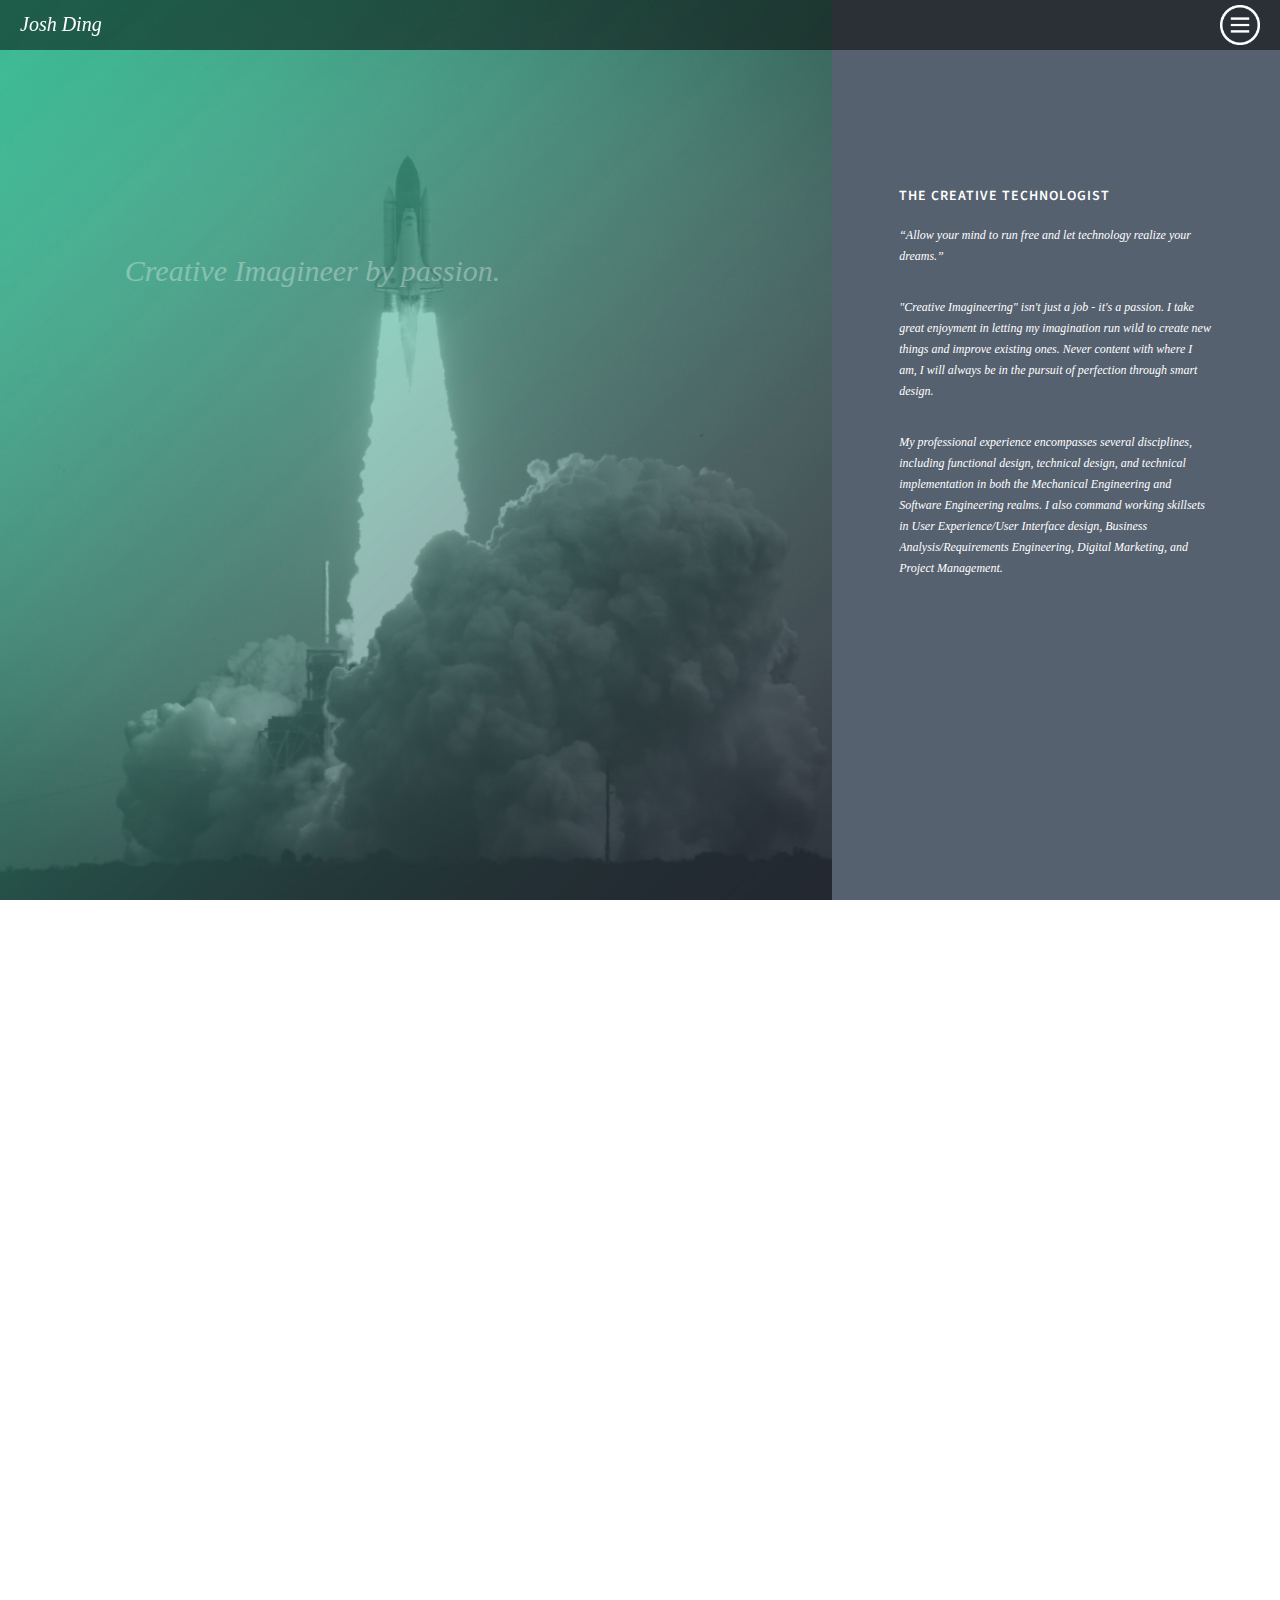
==== commit 5ad2c0fc: "2017 Rebrand Part 4" ====
--- a/index.html
+++ b/index.html
@@ -8,7 +8,7 @@
     <meta name="author" content="">
     <link rel="icon" href="assets/images/JDing_SiteLogo.jpg">
 
-    <title>Josh Ding - Design Engineer</title>
+    <title>Josh Ding - Creative Technologist</title>
 
     <!-- Bootstrap core CSS -->
     <link href="assets/css/joshding_base_custom.css" rel="stylesheet">
@@ -74,7 +74,7 @@
 						
 						<p class="jd-lead-content">"Creative Imagineering" isn't just a job - it's a passion. I take great enjoyment in letting my imagination run wild to create new things and improve existing ones. Never content with where I am, I will always be in the pursuit of perfection through smart design.</p>
 						
-						<p class="jd-lead-content">My professional experience encompasses stretches across several disciplines, including functional design, technical design, and technical implementation in both the Mechanical Engineering and Software Engineer realms. I also command working skillsets in User Experience/User Interface design, Business Analysis/Requirements Engineering, Digital Marketing, and Project Management.</p>
+						<p class="jd-lead-content">My professional experience encompasses several disciplines, including functional design, technical design, and technical implementation in both the Mechanical Engineering and Software Engineering realms. I also command working skillsets in User Experience/User Interface design, Business Analysis/Requirements Engineering, Digital Marketing, and Project Management.</p>
 					</div>
 				</div>
 			</div>
